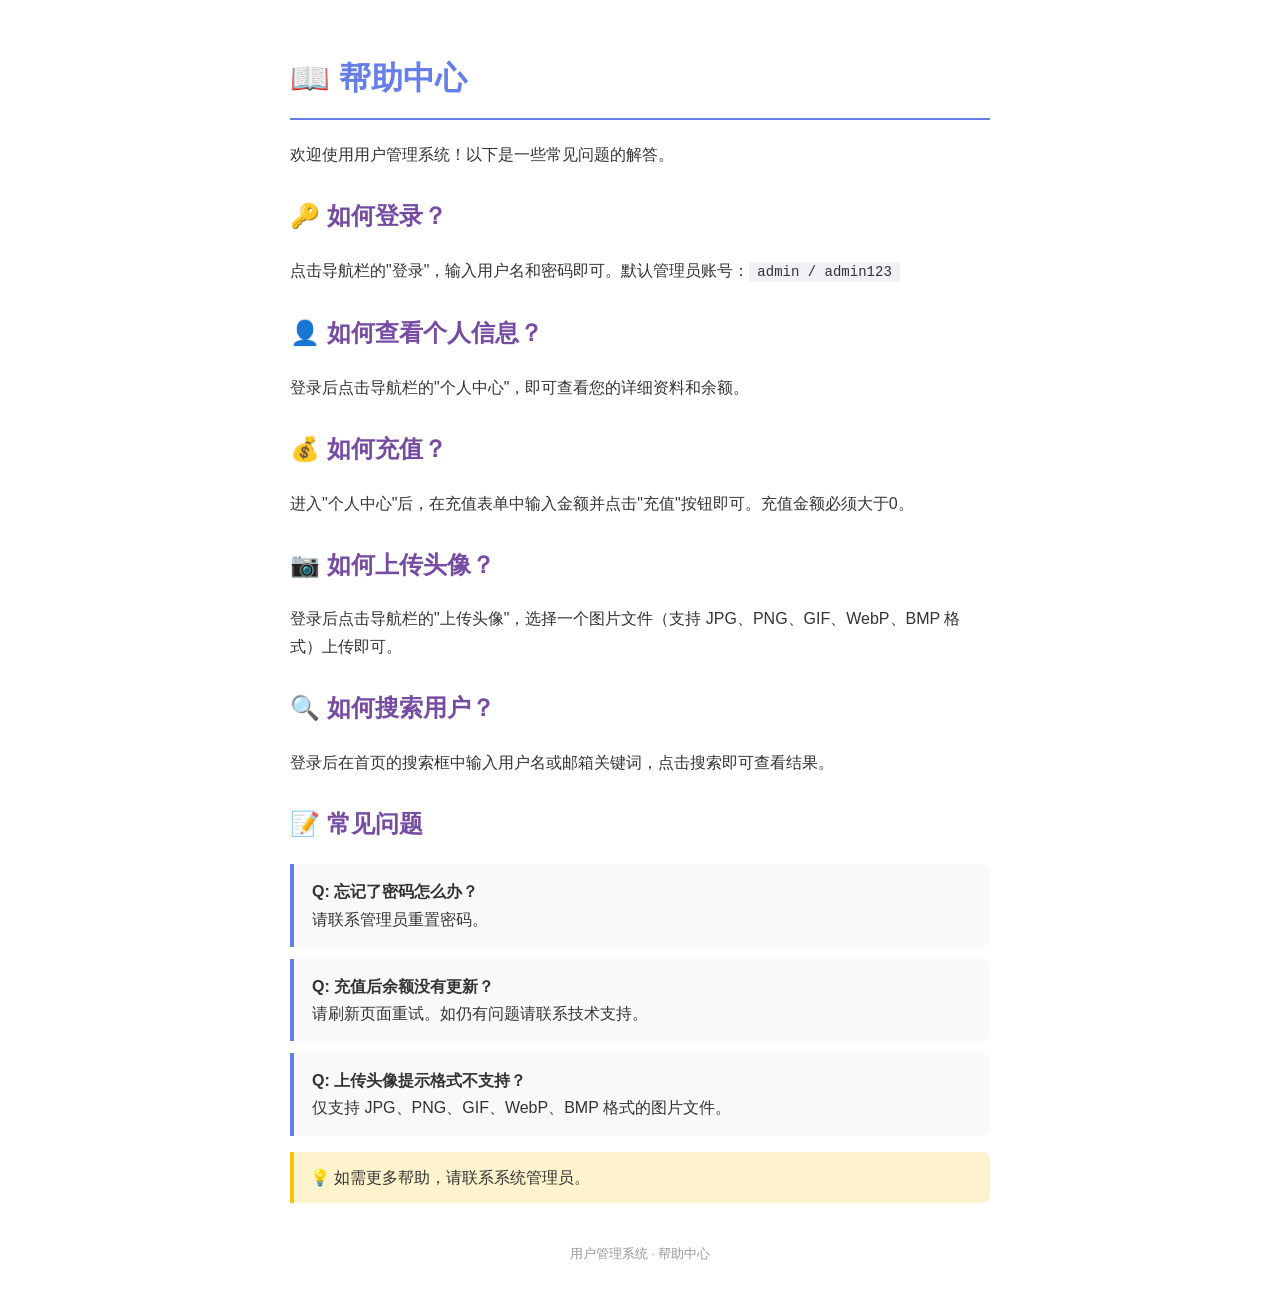
==== pages/help.html @ f5c33b01 "新增：动态页面加载功能 + pages/help.html 帮助中心；修复：文件包含/路径穿越漏洞（basename净化+强制.html后缀）" ====
<!DOCTYPE html>
<html lang="zh-CN">
<head>
<meta charset="UTF-8">
<title>帮助中心</title>
<style>
    body { font-family: 'Segoe UI', Arial, sans-serif; max-width: 700px; margin: 0 auto; padding: 30px 20px; color: #333; line-height: 1.7; }
    h1 { color: #667eea; border-bottom: 2px solid #667eea; padding-bottom: 12px; }
    h2 { color: #764ba2; margin-top: 28px; }
    .faq { background: #f8f9fa; border-left: 4px solid #667eea; padding: 14px 18px; margin: 12px 0; border-radius: 0 8px 8px 0; }
    code { background: #f0f0f5; padding: 2px 8px; border-radius: 4px; font-size: 14px; }
    .tip { background: #fff3cd; border-left: 4px solid #ffc107; padding: 12px 16px; border-radius: 0 8px 8px 0; margin: 16px 0; }
</style>
</head>
<body>
    <h1>📖 帮助中心</h1>
    <p>欢迎使用用户管理系统！以下是一些常见问题的解答。</p>

    <h2>🔑 如何登录？</h2>
    <p>点击导航栏的"登录"，输入用户名和密码即可。默认管理员账号：<code>admin / admin123</code></p>

    <h2>👤 如何查看个人信息？</h2>
    <p>登录后点击导航栏的"个人中心"，即可查看您的详细资料和余额。</p>

    <h2>💰 如何充值？</h2>
    <p>进入"个人中心"后，在充值表单中输入金额并点击"充值"按钮即可。充值金额必须大于0。</p>

    <h2>📷 如何上传头像？</h2>
    <p>登录后点击导航栏的"上传头像"，选择一个图片文件（支持 JPG、PNG、GIF、WebP、BMP 格式）上传即可。</p>

    <h2>🔍 如何搜索用户？</h2>
    <p>登录后在首页的搜索框中输入用户名或邮箱关键词，点击搜索即可查看结果。</p>

    <h2>📝 常见问题</h2>
    <div class="faq"><strong>Q: 忘记了密码怎么办？</strong><br>请联系管理员重置密码。</div>
    <div class="faq"><strong>Q: 充值后余额没有更新？</strong><br>请刷新页面重试。如仍有问题请联系技术支持。</div>
    <div class="faq"><strong>Q: 上传头像提示格式不支持？</strong><br>仅支持 JPG、PNG、GIF、WebP、BMP 格式的图片文件。</div>

    <div class="tip">💡 如需更多帮助，请联系系统管理员。</div>

    <p style="text-align:center; margin-top:40px; color:#999; font-size:13px;">用户管理系统 · 帮助中心</p>
</body>
</html>
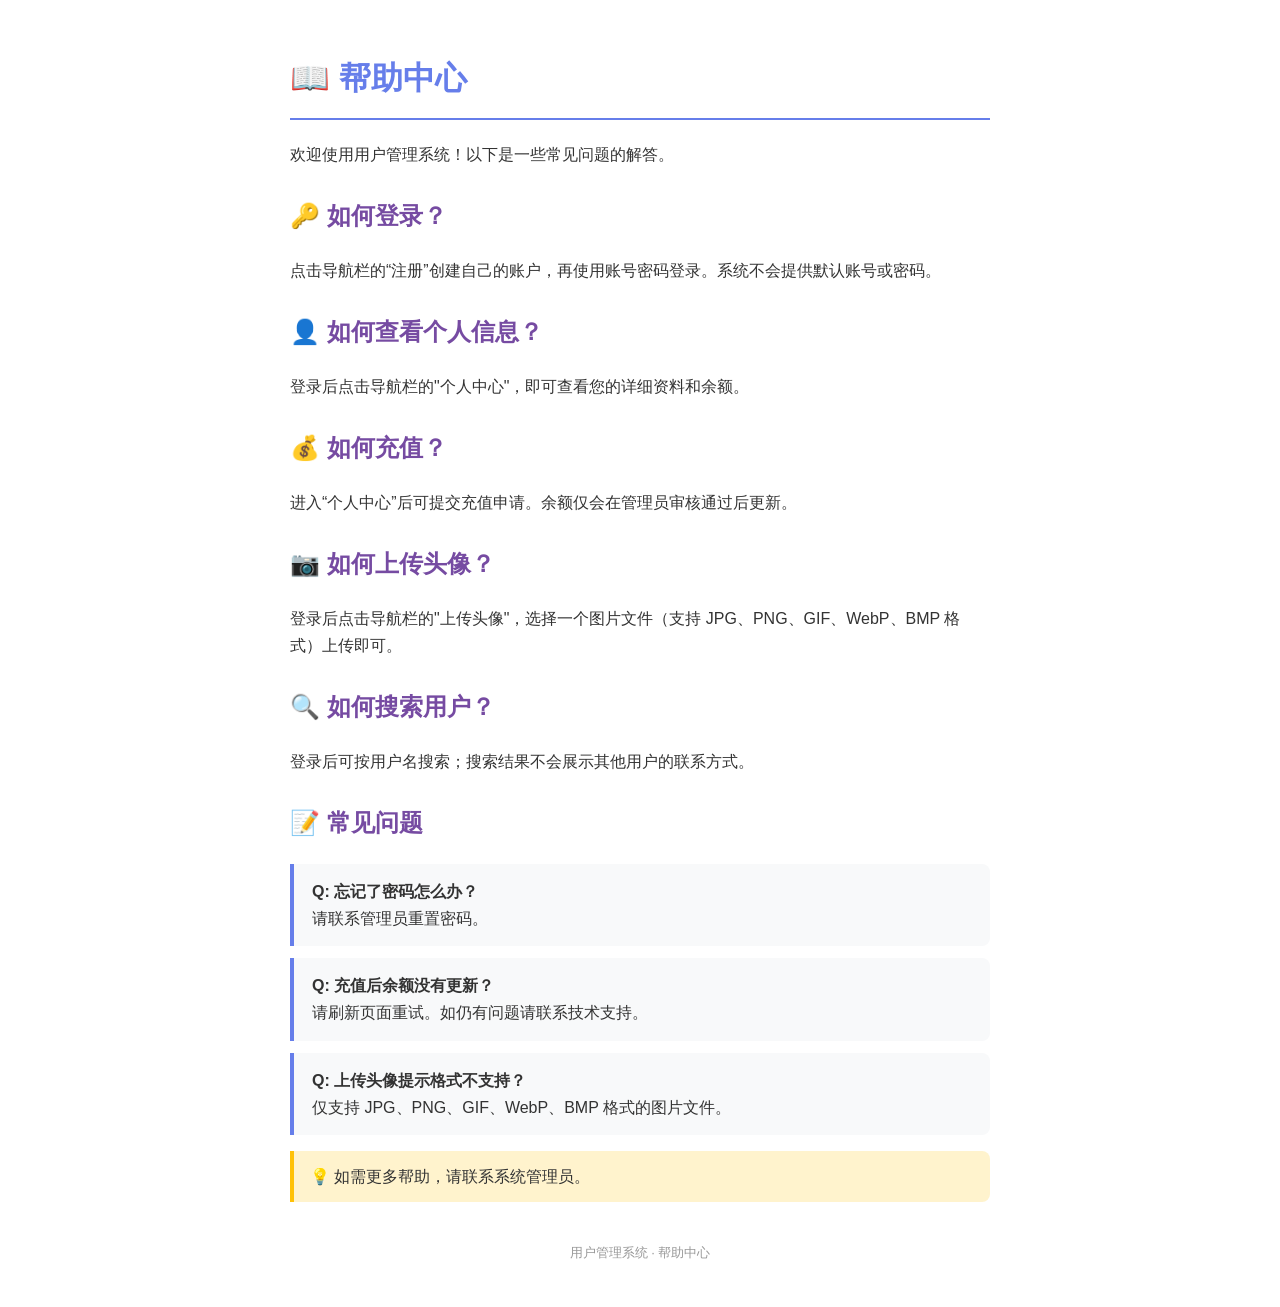
==== commit 567cd734: "全面加固课程漏洞与安全测试" ====
--- a/pages/help.html
+++ b/pages/help.html
@@ -17,19 +17,19 @@
     <p>欢迎使用用户管理系统！以下是一些常见问题的解答。</p>
 
     <h2>🔑 如何登录？</h2>
-    <p>点击导航栏的"登录"，输入用户名和密码即可。默认管理员账号：<code>admin / admin123</code></p>
+    <p>点击导航栏的“注册”创建自己的账户，再使用账号密码登录。系统不会提供默认账号或密码。</p>
 
     <h2>👤 如何查看个人信息？</h2>
     <p>登录后点击导航栏的"个人中心"，即可查看您的详细资料和余额。</p>
 
     <h2>💰 如何充值？</h2>
-    <p>进入"个人中心"后，在充值表单中输入金额并点击"充值"按钮即可。充值金额必须大于0。</p>
+    <p>进入“个人中心”后可提交充值申请。余额仅会在管理员审核通过后更新。</p>
 
     <h2>📷 如何上传头像？</h2>
     <p>登录后点击导航栏的"上传头像"，选择一个图片文件（支持 JPG、PNG、GIF、WebP、BMP 格式）上传即可。</p>
 
     <h2>🔍 如何搜索用户？</h2>
-    <p>登录后在首页的搜索框中输入用户名或邮箱关键词，点击搜索即可查看结果。</p>
+    <p>登录后可按用户名搜索；搜索结果不会展示其他用户的联系方式。</p>
 
     <h2>📝 常见问题</h2>
     <div class="faq"><strong>Q: 忘记了密码怎么办？</strong><br>请联系管理员重置密码。</div>
